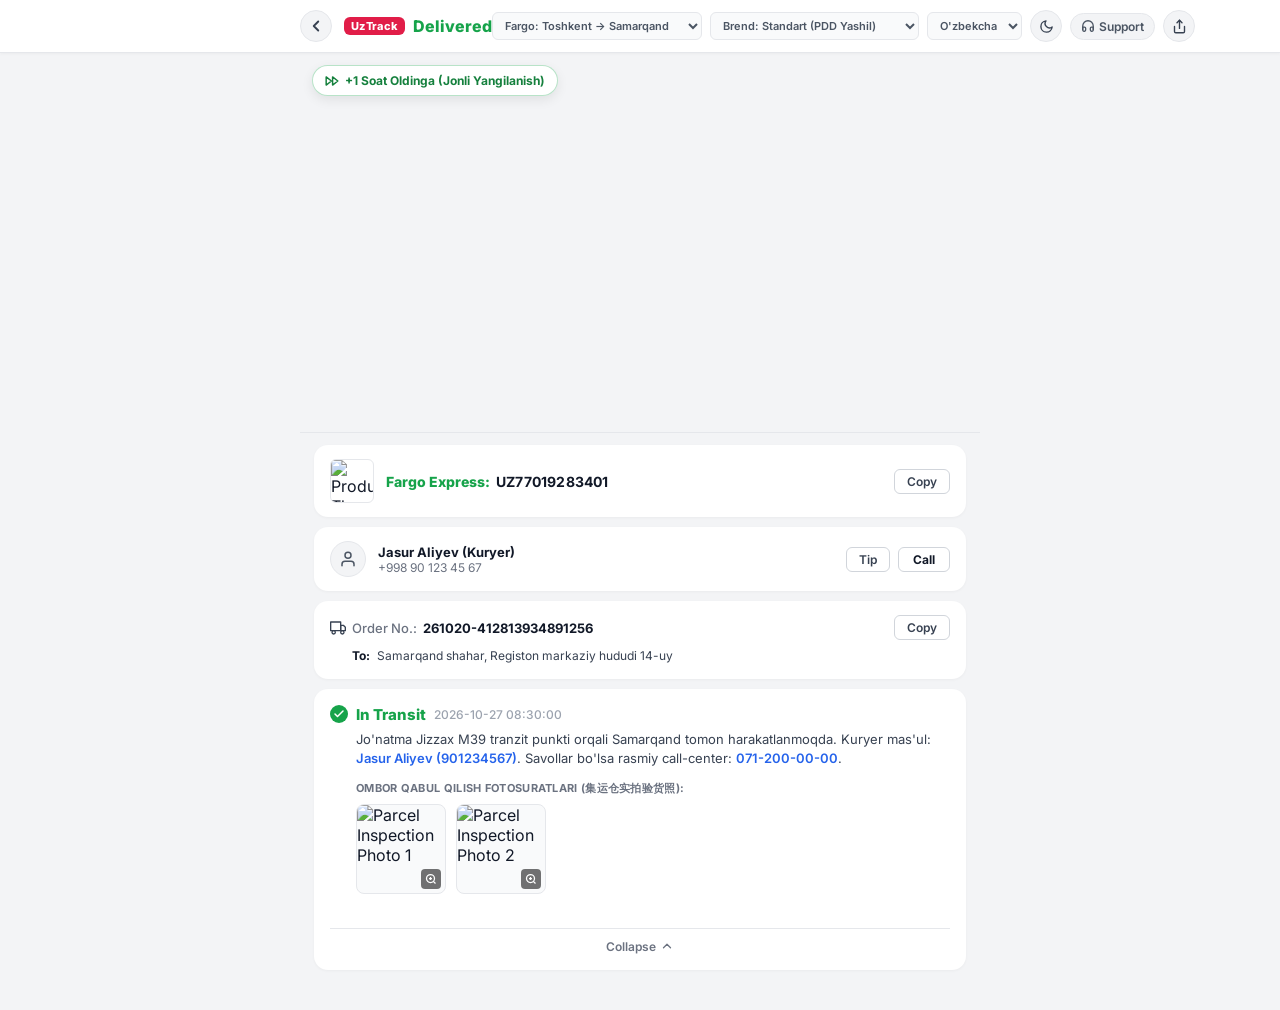
==== public/index.html @ 8d92b39c "engine" ====
<!DOCTYPE html>
<html lang="uz">
<head>
  <meta charset="UTF-8">
  <meta name="viewport" content="width=device-width, initial-scale=1.0">
  <title>UzTrack - Pinduoduo Style Universal Logistics Tracking</title>
  
  <!-- Inter Google Font -->
  <link rel="preconnect" href="https://fonts.googleapis.com">
  <link rel="preconnect" href="https://fonts.gstatic.com" crossorigin>
  <link href="https://fonts.googleapis.com/css2?family=Inter:wght@400;500;600;700;800;900&display=swap" rel="stylesheet">
  
  <!-- MapLibre GL CSS -->
  <link href="https://unpkg.com/maplibre-gl@4.1.1/dist/maplibre-gl.css" rel="stylesheet" />
  
  <!-- Pinduoduo-inspired UI Styling -->
  <link rel="stylesheet" href="css/style.css">
</head>
<body>

  <!-- Top App Navigation (Pinduoduo Mobile Header) -->
  <header class="pdd-header">
    <div class="pdd-header-inner">
      <div class="header-left">
        <button class="nav-circle-btn" title="Orqaga" onclick="window.history.back()">
          <svg width="18" height="18" viewBox="0 0 24 24" fill="none" stroke="currentColor" stroke-width="2.5" stroke-linecap="round" stroke-linejoin="round">
            <polyline points="15 18 9 12 15 6"></polyline>
          </svg>
        </button>
        <div class="pdd-brand">
          <span class="pdd-badge">UzTrack</span>
          <span id="header-status-title" class="pdd-status-text">Delivered</span>
        </div>
      </div>

      <div class="header-right">
        <!-- Demo Switcher -->
        <select id="demo-carrier-select" class="header-select">
          <option value="UZ77019283401">Fargo: Toshkent → Samarqand</option>
          <option value="UZ99800112233">Yandex: Toshkent Shahar Ichida</option>
        </select>

        <!-- Customer Brand Theme Schema Switcher -->
        <select id="brand-select" class="header-select" title="Mijoz Brenda Dizayni (Theme Schema)">
          <option value="pdd">Brend: Standart (PDD Yashil)</option>
          <option value="uzum">Brend: Uzum Market (Binafsha)</option>
          <option value="olx">Brend: OLX.uz (Firuzarang/Teal)</option>
          <option value="asaxiy">Brend: Asaxiy (Moviy/Blue)</option>
          <option value="zoodmall">Brend: Zoodmall (To'q sariq)</option>
          <option value="yandex">Brend: Yandex (Qizil/Red)</option>
        </select>

        <!-- Language Switcher -->
        <select id="lang-select" class="header-select">
          <option value="uz">O'zbekcha</option>
          <option value="ru">Русский</option>
          <option value="en">English</option>
        </select>

        <!-- Dark / Light Mode Switcher -->
        <button id="btn-toggle-theme" class="nav-circle-btn" title="Tun / Kun rejimi">
          <svg width="15" height="15" viewBox="0 0 24 24" fill="none" stroke="currentColor" stroke-width="2.2" stroke-linecap="round" stroke-linejoin="round">
            <path d="M21 12.79A9 9 0 1 1 11.21 3 7 7 0 0 0 21 12.79z"></path>
          </svg>
        </button>

        <button class="header-pill-btn" title="Mijozlar xizmati">
          <svg width="14" height="14" viewBox="0 0 24 24" fill="none" stroke="currentColor" stroke-width="2.2" stroke-linecap="round" stroke-linejoin="round">
            <path d="M3 18v-6a9 9 0 0 1 18 0v6"></path>
            <path d="M21 19a2 2 0 0 1-2 2h-1a2 2 0 0 1-2-2v-3a2 2 0 0 1 2-2h3zM3 19a2 2 0 0 0 2 2h1a2 2 0 0 0 2-2v-3a2 2 0 0 0-2-2H3z"></path>
          </svg>
          <span>Support</span>
        </button>

        <!-- Share Button (Pinduoduo Header Style) -->
        <button id="btn-share" class="nav-circle-btn" title="Ulashish / Share">
          <svg width="15" height="15" viewBox="0 0 24 24" fill="none" stroke="currentColor" stroke-width="2.2" stroke-linecap="round" stroke-linejoin="round">
            <path d="M4 12v8a2 2 0 0 0 2 2h12a2 2 0 0 0 2-2v-8"></path>
            <polyline points="16 6 12 2 8 6"></polyline>
            <line x1="12" y1="2" x2="12" y2="15"></line>
          </svg>
        </button>
      </div>
    </div>
  </header>

  <!-- Main Viewport Layout -->
  <main class="pdd-main-container">
    
    <!-- Top: Clean Pinduoduo Map Canvas -->
    <div class="pdd-map-wrapper">
      <div id="map-viewport"></div>

      <!-- Real Road Hourly Simulation Action (Floating) -->
      <div class="floating-sim-control">
        <button id="btn-simulate-hour" class="pdd-sim-btn">
          <svg width="14" height="14" viewBox="0 0 24 24" fill="none" stroke="currentColor" stroke-width="2.5" stroke-linecap="round" stroke-linejoin="round">
            <polygon points="13 19 22 12 13 5 13 19"></polygon>
            <polygon points="2 19 11 12 2 5 2 19"></polygon>
          </svg>
          <span>+1 Soat Oldinga (Jonli Yangilanish)</span>
        </button>
      </div>
    </div>

    <!-- Bottom: Pinduoduo Card Drawer (Delivery Info & Order Details) -->
    <div class="pdd-card-drawer">
      
      <!-- Card 1: Carrier & Tracking Code Bar (Pinduoduo Style) -->
      <div class="pdd-card pdd-carrier-row">
        <div class="carrier-left">
          <img id="product-thumb" class="product-thumb" src="https://images.unsplash.com/photo-1542291026-7eec264c27ff?auto=format&fit=crop&w=120&q=80" alt="Product Thumbnail">
          <div class="carrier-details">
            <span id="carrier-name-tag" class="carrier-green-label">Fargo Express:</span>
            <span id="tracking-number-text" class="tracking-number-code">UZ77019283401</span>
          </div>
        </div>
        <button id="btn-copy-tracking" class="pdd-copy-btn">Copy</button>
      </div>

      <!-- Card 2: Courier Contact Row -->
      <div class="pdd-card pdd-courier-row">
        <div class="courier-left">
          <div class="courier-avatar-circle">
            <svg width="18" height="18" viewBox="0 0 24 24" fill="none" stroke="currentColor" stroke-width="2" stroke-linecap="round" stroke-linejoin="round">
              <path d="M20 21v-2a4 4 0 0 0-4-4H8a4 4 0 0 0-4 4v2"></path>
              <circle cx="12" cy="7" r="4"></circle>
            </svg>
          </div>
          <div>
            <div id="courier-name-display" class="courier-title">Jasur Aliyev (Kuryer)</div>
            <div id="courier-phone-display" class="courier-subtitle">+998 90 123 45 67</div>
          </div>
        </div>
        <div class="courier-actions">
          <button class="pdd-secondary-btn" id="btn-tip-courier">Tip</button>
          <a id="btn-call-courier" href="tel:+998901234567" class="pdd-action-pill-btn">Call</a>
        </div>
      </div>

      <!-- Card 3: Order Metadata & Destination Address -->
      <div class="pdd-card pdd-order-row">
        <div class="order-header-line">
          <div class="order-icon-title">
            <svg width="16" height="16" viewBox="0 0 24 24" fill="none" stroke="currentColor" stroke-width="2" stroke-linecap="round" stroke-linejoin="round">
              <rect x="1" y="3" width="15" height="13"></rect>
              <polygon points="16 8 20 8 23 11 23 16 16 16 16 8"></polygon>
              <circle cx="5.5" cy="18.5" r="2.5"></circle>
              <circle cx="18.5" cy="18.5" r="2.5"></circle>
            </svg>
            <span class="order-no-label">Order No.:</span>
            <span id="order-no-display" class="order-no-value">261020-412813934891256</span>
          </div>
          <button id="btn-copy-order" class="pdd-copy-btn">Copy</button>
        </div>

        <div class="order-dest-line">
          <span class="dest-label">To:</span>
          <span id="dest-address-display" class="dest-value">Samarqand shahar, Registon markaziy hududi 14-uy</span>
        </div>
      </div>

      <!-- Card 4: Pinduoduo Vertical Milestone Timeline -->
      <div class="pdd-card pdd-timeline-card">
        
        <!-- Active / Latest Status Banner -->
        <div class="active-milestone-box">
          <div class="active-status-header">
            <div class="green-check-dot">
              <svg width="12" height="12" viewBox="0 0 24 24" fill="none" stroke="white" stroke-width="3" stroke-linecap="round" stroke-linejoin="round">
                <polyline points="20 6 9 17 4 12"></polyline>
              </svg>
            </div>
            <span id="latest-status-name" class="active-status-title">In Transit</span>
            <span id="latest-status-time" class="active-status-date">2026-10-27 08:30:00</span>
          </div>
          <div id="latest-status-note" class="active-status-body">
            Jo'natma Jizzax M39 tranzit punkti orqali Samarqand tomon harakatlanmoqda. Kuryer mas'ul: <a href="tel:+998901234567" class="courier-phone-link">Jasur Aliyev (901234567)</a>. Savollar bo'lsa rasmiy call-center: <a href="tel:0712000000" class="courier-phone-link">071-200-00-00</a>.
          </div>

          <!-- Warehouse / Cargo Inspection Real Photos (集运仓实拍验货照) -->
          <div id="warehouse-photos-container" class="warehouse-photos-wrapper">
            <div class="photos-label">Ombor qabul qilish fotosuratlari (集运仓实拍验货照):</div>
            <div class="photos-grid" id="warehouse-photos-grid">
              <div class="photo-item" onclick="openPhotoModal('https://images.unsplash.com/photo-1544441893-675973e31985?auto=format&fit=crop&w=800&q=80', 'Jo\'natma qadog\'i va mahsulot tekshiruvi')">
                <img src="https://images.unsplash.com/photo-1544441893-675973e31985?auto=format&fit=crop&w=300&q=80" alt="Parcel Inspection Photo 1">
                <span class="photo-zoom-tag">
                  <svg width="12" height="12" viewBox="0 0 24 24" fill="none" stroke="currentColor" stroke-width="2.5"><circle cx="11" cy="11" r="8"></circle><line x1="21" y1="21" x2="16.65" y2="16.65"></line><line x1="11" y1="8" x2="11" y2="14"></line><line x1="8" y1="11" x2="14" y2="11"></line></svg>
                </span>
              </div>
              <div class="photo-item" onclick="openPhotoModal('https://images.unsplash.com/photo-1542291026-7eec264c27ff?auto=format&fit=crop&w=800&q=80', 'Oyoq kiyim sifat nazorati (Ombor 139)')">
                <img src="https://images.unsplash.com/photo-1542291026-7eec264c27ff?auto=format&fit=crop&w=300&q=80" alt="Parcel Inspection Photo 2">
                <span class="photo-zoom-tag">
                  <svg width="12" height="12" viewBox="0 0 24 24" fill="none" stroke="currentColor" stroke-width="2.5"><circle cx="11" cy="11" r="8"></circle><line x1="21" y1="21" x2="16.65" y2="16.65"></line><line x1="11" y1="8" x2="11" y2="14"></line><line x1="8" y1="11" x2="14" y2="11"></line></svg>
                </span>
              </div>
            </div>
          </div>
        </div>

        <!-- Historical Collapsible Milestones List -->
        <div id="timeline-collapsible-wrapper" class="timeline-collapsible expanded">
          <ul id="timeline-list" class="pdd-timeline-list">
            <!-- Rendered dynamically by JS -->
          </ul>
        </div>

        <!-- Collapse / Expand Footer Button -->
        <button id="btn-toggle-timeline-collapse" class="timeline-collapse-btn">
          <span id="collapse-btn-text">Collapse</span>
          <svg id="collapse-icon" width="14" height="14" viewBox="0 0 24 24" fill="none" stroke="currentColor" stroke-width="2.2" stroke-linecap="round" stroke-linejoin="round">
            <polyline points="18 15 12 9 6 15"></polyline>
          </svg>
        </button>

      </div>

    </div>

  </main>

  <!-- Toast Notification for Copying -->
  <div id="toast-message" class="toast-popup">Tracking number copied</div>

  <!-- Floating Scroll To Top Button (Pinduoduo 顶部 Button) -->
  <button id="btn-scroll-top" class="pdd-scroll-top-btn" title="Tepaga / Top">
    <svg width="15" height="15" viewBox="0 0 24 24" fill="none" stroke="currentColor" stroke-width="2.5" stroke-linecap="round" stroke-linejoin="round">
      <polyline points="18 15 12 9 6 15"></polyline>
    </svg>
    <span>Tepaga</span>
  </button>

  <!-- Parcel Photo Inspection Lightbox Modal -->
  <div id="photo-modal" class="photo-modal-backdrop" onclick="closePhotoModal(event)">
    <div class="photo-modal-card" onclick="event.stopPropagation()">
      <div class="photo-modal-header">
        <span id="modal-title" class="photo-modal-title">Ombor tekshiruvi (验货照片)</span>
        <button class="modal-close-btn" onclick="closePhotoModal()">&times;</button>
      </div>
      <div class="photo-modal-body">
        <img id="modal-img" src="" alt="Parcel Inspection Preview">
      </div>
      <div id="modal-caption" class="photo-modal-caption"></div>
    </div>
  </div>

  <!-- MapLibre GL JS -->
  <script src="https://unpkg.com/maplibre-gl@4.1.1/dist/maplibre-gl.js"></script>
  
  <!-- Pinduoduo-Style Map & Routing Engine -->
  <script src="js/tracking-map.js"></script>

  <script>
    const params = new URLSearchParams(window.location.search);
    const code = params.get('code') || 'UZ77019283401';
    const lang = params.get('lang') || 'uz';
    let brand = params.get('brand') || 'pdd';
    let theme = params.get('theme') || 'light';
    const customPrimary = params.get('primary');

    // Apply Brand Schema and Theme Mode to DOM
    document.body.setAttribute('data-brand', brand);
    document.body.setAttribute('data-theme', theme);

    if (customPrimary) {
      document.documentElement.style.setProperty('--brand-primary', customPrimary);
    }

    const tracker = new UzTrackMap('map-viewport', {
      trackingCode: code,
      lang: lang,
      brand: brand,
      theme: theme,
      primaryColor: customPrimary,
      apiUrl: window.location.origin
    });

    // Customer Brand Theme Schema Switcher
    const brandSelect = document.getElementById('brand-select');
    if (brandSelect) {
      brandSelect.value = brand;
      brandSelect.addEventListener('change', (e) => {
        brand = e.target.value;
        document.body.setAttribute('data-brand', brand);
        tracker.setBrand(brand);
      });
    }

    // Dark / Light Theme Toggle
    const themeBtn = document.getElementById('btn-toggle-theme');
    if (themeBtn) {
      themeBtn.addEventListener('click', () => {
        theme = (theme === 'dark') ? 'light' : 'dark';
        document.body.setAttribute('data-theme', theme);
        tracker.setTheme(theme);
      });
    }

    // Demo Switcher
    const demoSelect = document.getElementById('demo-carrier-select');
    if (demoSelect) {
      demoSelect.value = code;
      demoSelect.addEventListener('change', (e) => {
        window.location.href = `?code=${e.target.value}&lang=${lang}&brand=${brand}&theme=${theme}`;
      });
    }

    // Copy to clipboard helper
    function copyText(text, message) {
      navigator.clipboard.writeText(text).then(() => {
        const toast = document.getElementById('toast-message');
        if (toast) {
          toast.innerText = message || 'Copied to clipboard';
          toast.classList.add('visible');
          setTimeout(() => toast.classList.remove('visible'), 2200);
        }
      });
    }

    document.getElementById('btn-copy-tracking')?.addEventListener('click', () => {
      const codeText = document.getElementById('tracking-number-text')?.innerText || code;
      copyText(codeText, 'Tracking number copied');
    });

    document.getElementById('btn-copy-order')?.addEventListener('click', () => {
      const orderText = document.getElementById('order-no-display')?.innerText || '';
      copyText(orderText, 'Order number copied');
    });

    // Share action
    document.getElementById('btn-share')?.addEventListener('click', () => {
      if (navigator.share) {
        navigator.share({
          title: 'UzTrack - Kuzatuv',
          text: `Jo'natma kodi: ${code}`,
          url: window.location.href
        }).catch(() => {});
      } else {
        copyText(window.location.href, 'Kuzatuv havolasi nusxalandi');
      }
    });

    // Scroll to Top (Pinduoduo 顶部 button)
    const scrollTopBtn = document.getElementById('btn-scroll-top');
    window.addEventListener('scroll', () => {
      if (window.scrollY > 150) {
        scrollTopBtn?.classList.add('visible');
      } else {
        scrollTopBtn?.classList.remove('visible');
      }
    });

    scrollTopBtn?.addEventListener('click', () => {
      window.scrollTo({ top: 0, behavior: 'smooth' });
    });

    // Photo Inspection Lightbox
    window.openPhotoModal = function(src, caption) {
      const modal = document.getElementById('photo-modal');
      const img = document.getElementById('modal-img');
      const cap = document.getElementById('modal-caption');
      if (modal && img) {
        img.src = src;
        if (cap) cap.innerText = caption || 'Ombor tekshiruvi';
        modal.classList.add('active');
      }
    };

    window.closePhotoModal = function() {
      const modal = document.getElementById('photo-modal');
      if (modal) modal.classList.remove('active');
    };

    // Timeline Collapse Toggle
    const toggleCollapseBtn = document.getElementById('btn-toggle-timeline-collapse');
    const timelineWrapper = document.getElementById('timeline-collapsible-wrapper');
    const collapseText = document.getElementById('collapse-btn-text');
    const collapseIcon = document.getElementById('collapse-icon');

    if (toggleCollapseBtn && timelineWrapper) {
      toggleCollapseBtn.addEventListener('click', () => {
        const isExpanded = timelineWrapper.classList.toggle('expanded');
        if (collapseText) collapseText.innerText = isExpanded ? 'Collapse' : 'View More';
        if (collapseIcon) collapseIcon.style.transform = isExpanded ? 'rotate(0deg)' : 'rotate(180deg)';
      });
    }
  </script>
</body>
</html>
---- public/css/style.css ----
/* ==============================================================================
   UzTrack - Pinduoduo (拼多多) Logistics Tracking Design System
   Exact pixel-accurate reproduction of Pinduoduo's clean mobile & web tracking UI
   ============================================================================== */

:root {
  --brand-primary: #16a34a;          /* Default customer primary (Pinduoduo Emerald Green) */
  --brand-primary-light: #dcfce7;
  --brand-primary-dark: #15803d;
  --brand-primary-rgb: 22, 163, 74;
  
  --pdd-green: var(--brand-primary);
  --pdd-green-light: var(--brand-primary-light);
  --pdd-green-dark: var(--brand-primary-dark);
  
  --pdd-text-main: #111827;
  --pdd-text-muted: #6b7280;
  --pdd-text-light: #9ca3af;
  --pdd-bg-gray: #f3f4f6;
  --pdd-card-bg: #ffffff;
  --pdd-border: #e5e7eb;
  --pdd-phone-blue: #2563eb;
  --radius-card: 14px;
}

/* ==============================================================================
   Customer Brand Presets (Marketplaces & Classifieds in Uzbekistan)
   ============================================================================== */

/* Uzum Market (Signature Violet/Purple) */
body[data-brand="uzum"] {
  --brand-primary: #7000ff;
  --brand-primary-light: #f3e8ff;
  --brand-primary-dark: #5800cc;
  --brand-primary-rgb: 112, 0, 255;
}

/* OLX.uz (Signature Teal & Cyan) */
body[data-brand="olx"] {
  --brand-primary: #002f34;
  --brand-primary-light: #e0f2fe;
  --brand-primary-dark: #001f23;
  --brand-primary-rgb: 0, 47, 52;
  --brand-accent: #23e5db;
}

/* Asaxiy (Signature Royal Blue) */
body[data-brand="asaxiy"] {
  --brand-primary: #0066ff;
  --brand-primary-light: #dbeafe;
  --brand-primary-dark: #0052cc;
  --brand-primary-rgb: 0, 102, 255;
}

/* Zoodmall (Signature Orange) */
body[data-brand="zoodmall"], body[data-brand="zood"] {
  --brand-primary: #ff6b00;
  --brand-primary-light: #ffedd5;
  --brand-primary-dark: #ea580c;
  --brand-primary-rgb: 255, 107, 0;
}

/* Yandex Delivery (Signature Red) */
body[data-brand="yandex"] {
  --brand-primary: #fc3f1d;
  --brand-primary-light: #fee2e2;
  --brand-primary-dark: #dc2626;
  --brand-primary-rgb: 252, 63, 29;
}

/* Pinduoduo (Signature Emerald) */
body[data-brand="pdd"], body[data-brand="pinduoduo"] {
  --brand-primary: #16a34a;
  --brand-primary-light: #dcfce7;
  --brand-primary-dark: #15803d;
  --brand-primary-rgb: 22, 163, 74;
}

/* ==============================================================================
   Customer Dark Theme Adaptation
   ============================================================================== */

body[data-theme="dark"] {
  --pdd-bg-gray: #0b0f17;
  --pdd-card-bg: #151d2c;
  --pdd-text-main: #f1f5f9;
  --pdd-text-muted: #94a3b8;
  --pdd-text-light: #64748b;
  --pdd-border: #243045;
}

body[data-theme="dark"] .pdd-header {
  background: #151d2c;
  border-bottom-color: #243045;
}

body[data-theme="dark"] .nav-circle-btn,
body[data-theme="dark"] .header-select,
body[data-theme="dark"] .header-pill-btn,
body[data-theme="dark"] .courier-avatar-circle {
  background: #1e293b;
  border-color: #334155;
  color: #f1f5f9;
}

body[data-theme="dark"] .pdd-sim-btn,
body[data-theme="dark"] .pdd-copy-btn,
body[data-theme="dark"] .pdd-secondary-btn,
body[data-theme="dark"] .pdd-action-pill-btn,
body[data-theme="dark"] .pdd-scroll-top-btn {
  background: #1e293b;
  border-color: #334155;
  color: #f1f5f9;
}

body[data-theme="dark"] .order-no-value,
body[data-theme="dark"] .courier-title,
body[data-theme="dark"] .dest-label {
  color: #f1f5f9;
}

body[data-theme="dark"] .dest-value,
body[data-theme="dark"] .active-status-body,
body[data-theme="dark"] .timeline-node-content {
  color: #cbd5e1;
}

body[data-theme="dark"] .pdd-origin-badge,
body[data-theme="dark"] .pdd-destination-badge {
  background: #151d2c;
  color: #f1f5f9;
}

body[data-theme="dark"] .photo-modal-card {
  background: #151d2c;
  border: 1px solid #334155;
}

body[data-theme="dark"] .photo-modal-header {
  border-bottom-color: #334155;
}

body[data-theme="dark"] .photo-modal-title {
  color: #f1f5f9;
}

body[data-theme="dark"] .photo-modal-caption {
  background: #0f172a;
  color: #cbd5e1;
}

* {
  box-sizing: border-box;
  margin: 0;
  padding: 0;
  font-family: 'Inter', -apple-system, BlinkMacSystemFont, "Segoe UI", Roboto, sans-serif;
}

body {
  background: var(--pdd-bg-gray);
  color: var(--pdd-text-main);
  min-height: 100vh;
  display: flex;
  flex-direction: column;
}

/* ==============================================================================
   Top Navigation Header (Pinduoduo Mobile Header)
   ============================================================================== */

.pdd-header {
  background: #ffffff;
  border-bottom: 1px solid var(--pdd-border);
  position: sticky;
  top: 0;
  z-index: 1000;
  padding: 10px 16px;
  box-shadow: 0 1px 3px rgba(0, 0, 0, 0.04);
}

.pdd-header-inner {
  max-width: 680px;
  margin: 0 auto;
  display: flex;
  align-items: center;
  justify-content: space-between;
}

.header-left {
  display: flex;
  align-items: center;
  gap: 12px;
}

.nav-circle-btn {
  width: 32px;
  height: 32px;
  border-radius: 50%;
  background: #f3f4f6;
  border: 1px solid var(--pdd-border);
  display: flex;
  align-items: center;
  justify-content: center;
  cursor: pointer;
  color: #374151;
  transition: background 0.15s;
}

.nav-circle-btn:hover {
  background: #e5e7eb;
}

.pdd-brand {
  display: flex;
  align-items: center;
  gap: 8px;
}

.pdd-badge {
  background: #e11d48;
  color: white;
  font-size: 11px;
  font-weight: 800;
  padding: 2px 7px;
  border-radius: 6px;
  letter-spacing: 0.3px;
}

.pdd-status-text {
  font-size: 16px;
  font-weight: 800;
  color: var(--pdd-green);
}

.header-right {
  display: flex;
  align-items: center;
  gap: 8px;
}

.header-select {
  background: #f9fafb;
  border: 1px solid var(--pdd-border);
  padding: 5px 8px;
  border-radius: 6px;
  font-size: 11px;
  font-weight: 600;
  color: #4b5563;
  cursor: pointer;
  outline: none;
}

.header-pill-btn {
  background: #f3f4f6;
  border: 1px solid var(--pdd-border);
  padding: 5px 10px;
  border-radius: 20px;
  font-size: 12px;
  font-weight: 600;
  color: #4b5563;
  display: flex;
  align-items: center;
  gap: 4px;
  cursor: pointer;
}

/* ==============================================================================
   Main Container Layout
   ============================================================================== */

.pdd-main-container {
  max-width: 680px;
  width: 100%;
  margin: 0 auto;
  display: flex;
  flex-direction: column;
  flex: 1;
}

/* Map Viewport Area */
.pdd-map-wrapper {
  width: 100%;
  height: 380px;
  position: relative;
  background: #f3f4f6;
  border-bottom: 1px solid var(--pdd-border);
}

#map-viewport {
  width: 100%;
  height: 100%;
}

/* Floating Hourly Simulation Action */
.floating-sim-control {
  position: absolute;
  top: 12px;
  left: 12px;
  z-index: 400;
}

.pdd-sim-btn {
  background: rgba(255, 255, 255, 0.95);
  backdrop-filter: blur(8px);
  border: 1px solid rgba(22, 163, 74, 0.3);
  color: var(--pdd-green-dark);
  padding: 7px 12px;
  border-radius: 20px;
  font-size: 12px;
  font-weight: 700;
  display: flex;
  align-items: center;
  gap: 6px;
  cursor: pointer;
  box-shadow: 0 4px 12px rgba(0, 0, 0, 0.08);
  transition: all 0.2s;
}

.pdd-sim-btn:hover {
  background: #ffffff;
  border-color: var(--pdd-green);
  transform: translateY(-1px);
}

/* ==============================================================================
   Pinduoduo Map Markers & Badges
   ============================================================================== */

/* Origin Badge (发 金华市 style) */
.pdd-origin-badge {
  background: #ffffff;
  border: 1px solid #d1fae5;
  border-radius: 6px;
  padding: 3px 6px;
  box-shadow: 0 4px 10px rgba(0, 0, 0, 0.12);
  display: flex;
  align-items: center;
  gap: 5px;
  white-space: nowrap;
  font-size: 11px;
  font-weight: 700;
  color: #111827;
}

.pdd-origin-tag {
  background: #86efac;
  color: #065f46;
  padding: 1px 4px;
  border-radius: 3px;
  font-size: 10px;
  font-weight: 800;
}

.pdd-origin-point {
  width: 10px;
  height: 10px;
  background: #22c55e;
  border: 2px solid white;
  border-radius: 50%;
  box-shadow: 0 0 0 3px rgba(34, 197, 94, 0.35);
}

/* Destination / Status Bubble (已签收 / Delivered style) */
.pdd-destination-badge {
  background: #ffffff;
  border: 1.5px solid var(--pdd-green);
  border-radius: 8px;
  padding: 4px 10px;
  box-shadow: 0 6px 14px rgba(22, 163, 74, 0.25);
  display: flex;
  align-items: center;
  gap: 6px;
  white-space: nowrap;
  font-size: 13px;
  font-weight: 800;
  color: #111827;
  position: relative;
}

.pdd-dest-icon {
  width: 20px;
  height: 20px;
  background: var(--pdd-green);
  color: white;
  border-radius: 4px;
  display: flex;
  align-items: center;
  justify-content: center;
  font-size: 11px;
}

/* Pulsing radar point */
.pdd-radar-point {
  width: 14px;
  height: 14px;
  background: var(--pdd-green);
  border: 2px solid white;
  border-radius: 50%;
  box-shadow: 0 0 0 4px rgba(22, 163, 74, 0.35);
  animation: pdd-pulse 1.8s infinite;
}

@keyframes pdd-pulse {
  0% { box-shadow: 0 0 0 0 rgba(22, 163, 74, 0.6); }
  70% { box-shadow: 0 0 0 10px rgba(22, 163, 74, 0); }
  100% { box-shadow: 0 0 0 0 rgba(22, 163, 74, 0); }
}

/* ==============================================================================
   Pinduoduo Bottom Sheet Card Drawer
   ============================================================================== */

.pdd-card-drawer {
  padding: 12px 14px 40px;
  display: flex;
  flex-direction: column;
  gap: 10px;
}

.pdd-card {
  background: var(--pdd-card-bg);
  border-radius: var(--radius-card);
  padding: 14px 16px;
  box-shadow: 0 1px 3px rgba(0, 0, 0, 0.04);
}

/* Row 1: Carrier & Tracking Number Bar */
.pdd-carrier-row {
  display: flex;
  align-items: center;
  justify-content: space-between;
}

.carrier-left {
  display: flex;
  align-items: center;
  gap: 12px;
}

.product-thumb {
  width: 44px;
  height: 44px;
  border-radius: 6px;
  object-fit: cover;
  border: 1px solid var(--pdd-border);
}

.carrier-details {
  display: flex;
  align-items: center;
  gap: 6px;
  font-size: 14px;
}

.carrier-green-label {
  font-weight: 800;
  color: var(--pdd-green);
}

.tracking-number-code {
  font-weight: 700;
  color: var(--pdd-text-main);
  letter-spacing: 0.2px;
}

.pdd-copy-btn {
  background: #ffffff;
  border: 1px solid #d1d5db;
  color: #374151;
  font-size: 12px;
  font-weight: 600;
  padding: 4px 12px;
  border-radius: 6px;
  cursor: pointer;
  transition: all 0.15s;
}

.pdd-copy-btn:hover {
  background: #f9fafb;
  border-color: #9ca3af;
}

/* Row 2: Courier Contact Bar */
.pdd-courier-row {
  display: flex;
  align-items: center;
  justify-content: space-between;
}

.courier-left {
  display: flex;
  align-items: center;
  gap: 12px;
}

.courier-avatar-circle {
  width: 36px;
  height: 36px;
  border-radius: 50%;
  background: #f3f4f6;
  border: 1px solid #e5e7eb;
  display: flex;
  align-items: center;
  justify-content: center;
  color: #4b5563;
}

.courier-title {
  font-weight: 700;
  font-size: 13px;
  color: #111827;
}

.courier-subtitle {
  font-size: 12px;
  color: var(--pdd-text-muted);
}

.courier-actions {
  display: flex;
  align-items: center;
  gap: 8px;
}

.pdd-secondary-btn {
  background: #ffffff;
  border: 1px solid #d1d5db;
  color: #374151;
  font-size: 12px;
  font-weight: 600;
  padding: 4px 12px;
  border-radius: 6px;
  cursor: pointer;
}

.pdd-action-pill-btn {
  background: #ffffff;
  border: 1px solid #d1d5db;
  color: #111827;
  font-size: 12px;
  font-weight: 700;
  padding: 4px 14px;
  border-radius: 6px;
  text-decoration: none;
  cursor: pointer;
}

/* Row 3: Order Info & Address */
.pdd-order-row {
  display: flex;
  flex-direction: column;
  gap: 8px;
}

.order-header-line {
  display: flex;
  align-items: center;
  justify-content: space-between;
}

.order-icon-title {
  display: flex;
  align-items: center;
  gap: 6px;
  font-size: 13px;
  color: #374151;
}

.order-no-label {
  color: #6b7280;
  font-weight: 500;
}

.order-no-value {
  font-weight: 700;
  color: #111827;
}

.order-dest-line {
  font-size: 12px;
  color: #4b5563;
  line-height: 1.4;
  padding-left: 22px;
}

.dest-label {
  font-weight: 700;
  color: #111827;
  margin-right: 4px;
}

.dest-value {
  color: #374151;
}

/* Row 4: Timeline Milestones (Pinduoduo Vertical Flow) */
.pdd-timeline-card {
  padding: 16px;
}

/* Active Highlighted Milestone Box */
.active-milestone-box {
  margin-bottom: 16px;
}

.active-status-header {
  display: flex;
  align-items: center;
  gap: 8px;
  margin-bottom: 6px;
}

.green-check-dot {
  width: 18px;
  height: 18px;
  background: var(--pdd-green);
  border-radius: 50%;
  display: flex;
  align-items: center;
  justify-content: center;
}

.active-status-title {
  font-size: 15px;
  font-weight: 800;
  color: var(--pdd-green);
}

.active-status-date {
  font-size: 12px;
  color: #9ca3af;
  font-weight: 500;
}

.active-status-body {
  font-size: 13px;
  color: #374151;
  line-height: 1.5;
  padding-left: 26px;
}

.courier-phone-link {
  color: var(--pdd-phone-blue);
  text-decoration: none;
  font-weight: 600;
}

.courier-phone-link:hover {
  text-decoration: underline;
}

/* Historical Milestones (Collapsible) */
.timeline-collapsible {
  overflow: hidden;
  max-height: 0;
  opacity: 0;
  transition: all 0.35s ease;
}

.timeline-collapsible.expanded {
  max-height: 1200px;
  opacity: 1;
}

.pdd-timeline-list {
  list-style: none;
  position: relative;
  padding-left: 26px;
}

.pdd-timeline-list::before {
  content: '';
  position: absolute;
  left: 8px;
  top: 10px;
  bottom: 10px;
  width: 1.5px;
  background: #e5e7eb;
}

.timeline-node-item {
  position: relative;
  margin-bottom: 20px;
}

.timeline-node-item:last-child {
  margin-bottom: 0;
}

.timeline-node-dot {
  position: absolute;
  left: -22px;
  top: 4px;
  width: 9px;
  height: 9px;
  border-radius: 50%;
  background: #cbd5e1;
  border: 2px solid white;
}

.timeline-node-time {
  font-size: 12px;
  color: #9ca3af;
  font-weight: 500;
  margin-bottom: 2px;
}

.timeline-node-content {
  font-size: 13px;
  color: #4b5563;
  line-height: 1.4;
}

/* Collapse / Expand Toggle Button */
.timeline-collapse-btn {
  width: 100%;
  background: transparent;
  border: none;
  border-top: 1px solid var(--pdd-border);
  padding: 10px 0 0;
  margin-top: 14px;
  font-size: 12px;
  font-weight: 600;
  color: #6b7280;
  display: flex;
  align-items: center;
  justify-content: center;
  gap: 4px;
  cursor: pointer;
}

.timeline-collapse-btn svg {
  transition: transform 0.25s ease;
}

/* ==============================================================================
   Floating Toast Popup (Pinduoduo Black Toast)
   ============================================================================== */

.toast-popup {
  position: fixed;
  bottom: 40px;
  left: 50%;
  transform: translateX(-50%) translateY(20px);
  background: rgba(17, 24, 39, 0.9);
  color: #ffffff;
  font-size: 13px;
  font-weight: 600;
  padding: 8px 18px;
  border-radius: 20px;
  opacity: 0;
  pointer-events: none;
  transition: all 0.25s ease;
  z-index: 2000;
  box-shadow: 0 4px 12px rgba(0, 0, 0, 0.2);
}

.toast-popup.visible {
  opacity: 1;
  transform: translateX(-50%) translateY(0);
}

/* ==============================================================================
   Warehouse Inspection Real Photos (集运仓实拍验货照)
   ============================================================================== */

.warehouse-photos-wrapper {
  margin-top: 12px;
  padding-left: 26px;
}

.photos-label {
  font-size: 11px;
  font-weight: 700;
  color: #6b7280;
  margin-bottom: 8px;
  text-transform: uppercase;
  letter-spacing: 0.3px;
}

.photos-grid {
  display: flex;
  gap: 10px;
  overflow-x: auto;
  padding-bottom: 4px;
}

.photo-item {
  position: relative;
  width: 90px;
  height: 90px;
  flex-shrink: 0;
  border-radius: 8px;
  overflow: hidden;
  border: 1px solid var(--pdd-border);
  cursor: pointer;
  background: #f9fafb;
  transition: transform 0.15s ease, box-shadow 0.15s ease;
}

.photo-item:hover {
  transform: scale(1.03);
  box-shadow: 0 4px 10px rgba(0, 0, 0, 0.12);
}

.photo-item img {
  width: 100%;
  height: 100%;
  object-fit: cover;
  display: block;
}

.photo-zoom-tag {
  position: absolute;
  right: 4px;
  bottom: 4px;
  width: 20px;
  height: 20px;
  border-radius: 4px;
  background: rgba(0, 0, 0, 0.55);
  color: #ffffff;
  display: flex;
  align-items: center;
  justify-content: center;
}

/* ==============================================================================
   Floating Scroll-To-Top Button (Pinduoduo 顶部 Button)
   ============================================================================== */

.pdd-scroll-top-btn {
  position: fixed;
  right: 20px;
  bottom: 30px;
  width: 44px;
  height: 44px;
  border-radius: 50%;
  background: #ffffff;
  border: 1px solid var(--pdd-border);
  box-shadow: 0 4px 14px rgba(0, 0, 0, 0.12);
  display: flex;
  flex-direction: column;
  align-items: center;
  justify-content: center;
  gap: 1px;
  cursor: pointer;
  color: #4b5563;
  opacity: 0;
  pointer-events: none;
  transform: translateY(10px);
  transition: all 0.25s ease;
  z-index: 1500;
}

.pdd-scroll-top-btn.visible {
  opacity: 1;
  pointer-events: auto;
  transform: translateY(0);
}

.pdd-scroll-top-btn:hover {
  background: #f9fafb;
  color: var(--pdd-green);
}

.pdd-scroll-top-btn span {
  font-size: 9px;
  font-weight: 700;
  line-height: 1;
}

/* ==============================================================================
   Parcel Inspection Lightbox Modal
   ============================================================================== */

.photo-modal-backdrop {
  position: fixed;
  inset: 0;
  background: rgba(0, 0, 0, 0.75);
  backdrop-filter: blur(4px);
  display: flex;
  align-items: center;
  justify-content: center;
  z-index: 3000;
  opacity: 0;
  pointer-events: none;
  transition: opacity 0.25s ease;
  padding: 16px;
}

.photo-modal-backdrop.active {
  opacity: 1;
  pointer-events: auto;
}

.photo-modal-card {
  background: #ffffff;
  border-radius: 12px;
  max-width: 480px;
  width: 100%;
  overflow: hidden;
  box-shadow: 0 10px 25px rgba(0, 0, 0, 0.3);
  display: flex;
  flex-direction: column;
  animation: modal-pop 0.25s ease;
}

@keyframes modal-pop {
  from { transform: scale(0.92); opacity: 0; }
  to { transform: scale(1); opacity: 1; }
}

.photo-modal-header {
  padding: 12px 16px;
  display: flex;
  align-items: center;
  justify-content: space-between;
  border-bottom: 1px solid var(--pdd-border);
}

.photo-modal-title {
  font-size: 13px;
  font-weight: 700;
  color: #111827;
}

.modal-close-btn {
  background: transparent;
  border: none;
  font-size: 22px;
  line-height: 1;
  color: #9ca3af;
  cursor: pointer;
  padding: 0 4px;
}

.modal-close-btn:hover {
  color: #111827;
}

.photo-modal-body {
  width: 100%;
  max-height: 380px;
  background: #000000;
  display: flex;
  align-items: center;
  justify-content: center;
}

.photo-modal-body img {
  max-width: 100%;
  max-height: 380px;
  object-fit: contain;
}

.photo-modal-caption {
  padding: 10px 16px;
  font-size: 12px;
  color: #4b5563;
  background: #f9fafb;
}
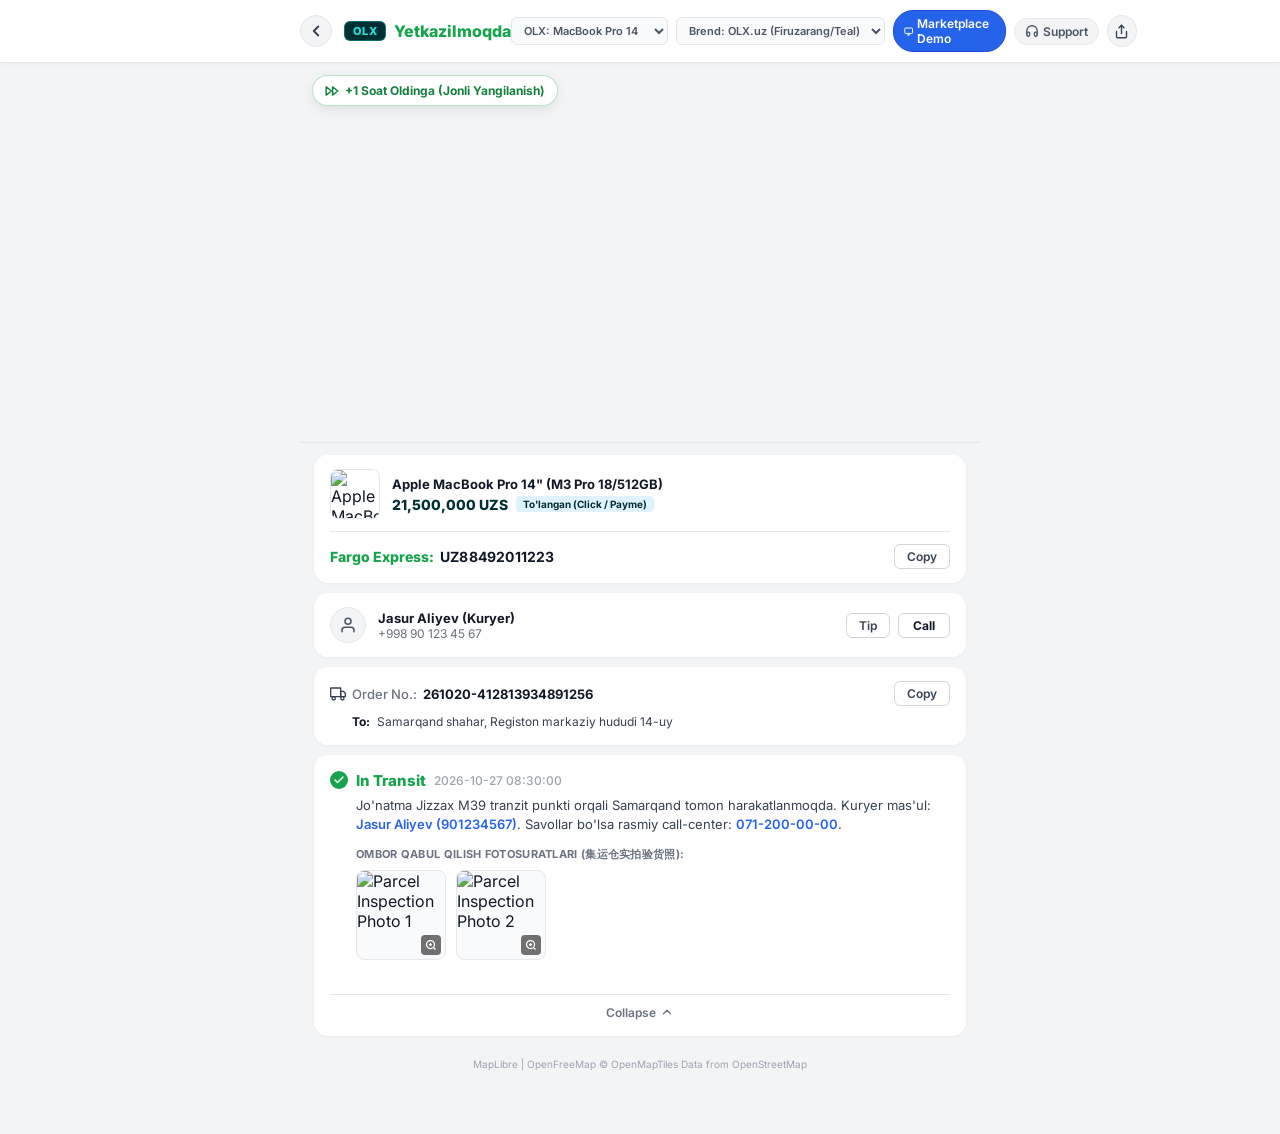
==== commit 6543861f: "seamless integration" ====
--- a/public/index.html
+++ b/public/index.html
@@ -3,7 +3,7 @@
 <head>
   <meta charset="UTF-8">
   <meta name="viewport" content="width=device-width, initial-scale=1.0">
-  <title>UzTrack - Pinduoduo Style Universal Logistics Tracking</title>
+  <title>Buyurtma va Yetkazib Berish Xaritasi</title>
   
   <!-- Inter Google Font -->
   <link rel="preconnect" href="https://fonts.googleapis.com">
@@ -28,41 +28,41 @@
           </svg>
         </button>
         <div class="pdd-brand">
-          <span class="pdd-badge">UzTrack</span>
-          <span id="header-status-title" class="pdd-status-text">Delivered</span>
+          <span id="header-brand-badge" class="pdd-badge">Yetkazish</span>
+          <span id="header-status-title" class="pdd-status-text">Yetkazilmoqda</span>
         </div>
       </div>
 
       <div class="header-right">
-        <!-- Demo Switcher -->
-        <select id="demo-carrier-select" class="header-select">
-          <option value="UZ77019283401">Fargo: Toshkent → Samarqand</option>
-          <option value="UZ99800112233">Yandex: Toshkent Shahar Ichida</option>
-        </select>
-
-        <!-- Customer Brand Theme Schema Switcher -->
-        <select id="brand-select" class="header-select" title="Mijoz Brenda Dizayni (Theme Schema)">
-          <option value="pdd">Brend: Standart (PDD Yashil)</option>
-          <option value="uzum">Brend: Uzum Market (Binafsha)</option>
-          <option value="olx">Brend: OLX.uz (Firuzarang/Teal)</option>
-          <option value="asaxiy">Brend: Asaxiy (Moviy/Blue)</option>
-          <option value="zoodmall">Brend: Zoodmall (To'q sariq)</option>
-          <option value="yandex">Brend: Yandex (Qizil/Red)</option>
-        </select>
-
-        <!-- Language Switcher -->
-        <select id="lang-select" class="header-select">
-          <option value="uz">O'zbekcha</option>
-          <option value="ru">Русский</option>
-          <option value="en">English</option>
-        </select>
-
-        <!-- Dark / Light Mode Switcher -->
-        <button id="btn-toggle-theme" class="nav-circle-btn" title="Tun / Kun rejimi">
-          <svg width="15" height="15" viewBox="0 0 24 24" fill="none" stroke="currentColor" stroke-width="2.2" stroke-linecap="round" stroke-linejoin="round">
-            <path d="M21 12.79A9 9 0 1 1 11.21 3 7 7 0 0 0 21 12.79z"></path>
-          </svg>
-        </button>
+        <!-- Developer Controls (Automatically hidden when embedded in Marketplace) -->
+        <div class="header-dev-controls" style="display: flex; align-items: center; gap: 8px;">
+          <!-- Demo Switcher -->
+          <select id="demo-carrier-select" class="header-select">
+            <option value="UZ88492011223">OLX: MacBook Pro 14</option>
+            <option value="UZ77019283401">Uzum: Nike Air Max</option>
+            <option value="UZ99800112233">Yandex: Shahar Ichida</option>
+          </select>
+
+          <!-- Customer Brand Theme Schema Switcher -->
+          <select id="brand-select" class="header-select" title="Mijoz Brenda Dizayni (Theme Schema)">
+            <option value="olx">Brend: OLX.uz (Firuzarang/Teal)</option>
+            <option value="uzum">Brend: Uzum Market (Binafsha)</option>
+            <option value="asaxiy">Brend: Asaxiy (Moviy/Blue)</option>
+            <option value="zoodmall">Brend: Zoodmall (To'q sariq)</option>
+            <option value="pdd">Brend: Standart (Yashil)</option>
+            <option value="yandex">Brend: Yandex (Qizil/Red)</option>
+          </select>
+
+          <!-- Link to Marketplace & Classifieds Integration Demo -->
+          <a href="/marketplace-demo.html" class="header-pill-btn" style="background: #2563eb; color: white; text-decoration: none; border-color: #1d4ed8;" title="Marketplace Integratsiyasi Namoyishi">
+            <svg width="13" height="13" viewBox="0 0 24 24" fill="none" stroke="currentColor" stroke-width="2.5">
+              <rect x="2" y="3" width="20" height="14" rx="2" ry="2"></rect>
+              <line x1="8" y1="21" x2="16" y2="21"></line>
+              <line x1="12" y1="17" x2="12" y2="21"></line>
+            </svg>
+            <span>Marketplace Demo</span>
+          </a>
+        </div>
 
         <button class="header-pill-btn" title="Mijozlar xizmati">
           <svg width="14" height="14" viewBox="0 0 24 24" fill="none" stroke="currentColor" stroke-width="2.2" stroke-linecap="round" stroke-linejoin="round">
@@ -106,16 +106,28 @@
     <!-- Bottom: Pinduoduo Card Drawer (Delivery Info & Order Details) -->
     <div class="pdd-card-drawer">
       
-      <!-- Card 1: Carrier & Tracking Code Bar (Pinduoduo Style) -->
-      <div class="pdd-card pdd-carrier-row">
-        <div class="carrier-left">
-          <img id="product-thumb" class="product-thumb" src="https://images.unsplash.com/photo-1542291026-7eec264c27ff?auto=format&fit=crop&w=120&q=80" alt="Product Thumbnail">
+      <!-- Card 1: Purchased Item & Logistics Waybill Bar -->
+      <div class="pdd-card pdd-item-card">
+        <div class="item-product-header">
+          <img id="product-thumb" class="product-thumb" src="https://images.unsplash.com/photo-1517336714731-489689fd1ca8?auto=format&fit=crop&w=120&q=80" alt="Apple MacBook Pro">
+          <div class="item-info-col">
+            <div id="item-title-display" class="item-title">Apple MacBook Pro 14" (M3 Pro 18/512GB)</div>
+            <div class="item-meta-row">
+              <span id="item-price-display" class="item-price">21,500,000 UZS</span>
+              <span id="item-payment-badge" class="item-payment-badge">To'langan (Click / Payme)</span>
+            </div>
+          </div>
+        </div>
+
+        <div class="carrier-tracking-divider"></div>
+
+        <div class="carrier-waybill-row">
           <div class="carrier-details">
             <span id="carrier-name-tag" class="carrier-green-label">Fargo Express:</span>
-            <span id="tracking-number-text" class="tracking-number-code">UZ77019283401</span>
-          </div>
-        </div>
-        <button id="btn-copy-tracking" class="pdd-copy-btn">Copy</button>
+            <span id="tracking-number-text" class="tracking-number-code">UZ88492011223</span>
+          </div>
+          <button id="btn-copy-tracking" class="pdd-copy-btn">Copy</button>
+        </div>
       </div>
 
       <!-- Card 2: Courier Contact Row -->
@@ -212,7 +224,14 @@
             <polyline points="18 15 12 9 6 15"></polyline>
           </svg>
         </button>
-
+      </div>
+
+      <!-- Webpage Footer Map Attribution (Outside Map Canvas, like Pinduoduo / JD / Taobao) -->
+      <div class="map-legal-attribution">
+        <a href="https://maplibre.org/" target="_blank" rel="noopener">MapLibre</a> | 
+        <a href="https://openfreemap.org/" target="_blank" rel="noopener">OpenFreeMap</a> 
+        <a href="https://www.openmaptiles.org/" target="_blank" rel="noopener">© OpenMapTiles</a> 
+        Data from <a href="https://www.openstreetmap.org/copyright" target="_blank" rel="noopener">OpenStreetMap</a>
       </div>
 
     </div>
@@ -252,15 +271,33 @@
 
   <script>
     const params = new URLSearchParams(window.location.search);
-    const code = params.get('code') || 'UZ77019283401';
+    const code = params.get('code') || 'UZ88492011223';
     const lang = params.get('lang') || 'uz';
-    let brand = params.get('brand') || 'pdd';
+    let brand = params.get('brand') || 'olx';
     let theme = params.get('theme') || 'light';
     const customPrimary = params.get('primary');
+    const isEmbed = params.get('embed') === 'true' || params.has('embed') || window.self !== window.top;
 
     // Apply Brand Schema and Theme Mode to DOM
     document.body.setAttribute('data-brand', brand);
     document.body.setAttribute('data-theme', theme);
+    if (isEmbed) {
+      document.body.classList.add('embedded');
+    }
+
+    // Set White-Label Brand Pill Tag (Never show internal engine name)
+    const brandBadge = document.getElementById('header-brand-badge');
+    if (brandBadge) {
+      const brandNames = {
+        'olx': 'OLX',
+        'uzum': 'Uzum',
+        'asaxiy': 'Asaxiy',
+        'zoodmall': 'Zoodmall',
+        'yandex': 'Yandex',
+        'pdd': 'Yetkazish'
+      };
+      brandBadge.innerText = brandNames[brand.toLowerCase()] || brand.toUpperCase();
+    }
 
     if (customPrimary) {
       document.documentElement.style.setProperty('--brand-primary', customPrimary);
@@ -331,7 +368,7 @@
     document.getElementById('btn-share')?.addEventListener('click', () => {
       if (navigator.share) {
         navigator.share({
-          title: 'UzTrack - Kuzatuv',
+          title: 'Buyurtmani kuzatish',
           text: `Jo'natma kodi: ${code}`,
           url: window.location.href
         }).catch(() => {});
--- a/public/css/style.css
+++ b/public/css/style.css
@@ -217,13 +217,50 @@
 }
 
 .pdd-badge {
-  background: #e11d48;
-  color: white;
+  background: var(--brand-primary);
+  color: #ffffff;
   font-size: 11px;
   font-weight: 800;
-  padding: 2px 7px;
+  padding: 2px 8px;
   border-radius: 6px;
   letter-spacing: 0.3px;
+  text-transform: uppercase;
+}
+
+body[data-brand="olx"] .pdd-badge {
+  background: #002f34;
+  color: #23e5db;
+  border: 1px solid rgba(35, 229, 219, 0.35);
+}
+
+body[data-brand="uzum"] .pdd-badge {
+  background: #7000ff;
+  color: #ffffff;
+}
+
+body[data-brand="asaxiy"] .pdd-badge {
+  background: #0066ff;
+  color: #ffffff;
+}
+
+body[data-brand="zoodmall"] .pdd-badge, body[data-brand="zood"] .pdd-badge {
+  background: #ff6b00;
+  color: #ffffff;
+}
+
+body[data-brand="yandex"] .pdd-badge {
+  background: #fc3f1d;
+  color: #ffffff;
+}
+
+/* White-Label Embedded View inside Host Marketplaces */
+body.embedded .header-dev-controls,
+body.embedded .floating-sim-control {
+  display: none !important;
+}
+
+body.embedded .pdd-header {
+  padding: 8px 14px;
 }
 
 .pdd-status-text {
@@ -291,6 +328,36 @@
   height: 100%;
 }
 
+/* Pinduoduo / Taobao / JD Style Clean Map Canvas: Completely hide (i) button and map overlays */
+.maplibregl-ctrl-attrib,
+.maplibregl-ctrl-attrib-button,
+.maplibregl-ctrl-bottom-right,
+.maplibregl-ctrl-bottom-left,
+.maplibregl-compact {
+  display: none !important;
+  opacity: 0 !important;
+  visibility: hidden !important;
+  pointer-events: none !important;
+}
+
+/* Webpage Footer Map Attribution (cleanly placed at bottom of page, not on map canvas) */
+.map-legal-attribution {
+  text-align: center;
+  font-size: 10px;
+  color: #9ca3af;
+  padding: 8px 16px 24px;
+  margin-top: 4px;
+}
+
+.map-legal-attribution a {
+  color: #9ca3af;
+  text-decoration: none;
+}
+
+.map-legal-attribution a:hover {
+  text-decoration: underline;
+}
+
 /* Floating Hourly Simulation Action */
 .floating-sim-control {
   position: absolute;
@@ -424,25 +491,87 @@
   box-shadow: 0 1px 3px rgba(0, 0, 0, 0.04);
 }
 
-/* Row 1: Carrier & Tracking Number Bar */
-.pdd-carrier-row {
-  display: flex;
-  align-items: center;
-  justify-content: space-between;
-}
-
-.carrier-left {
+/* Row 1: Purchased Item & Logistics Bar */
+.pdd-item-card {
+  display: flex;
+  flex-direction: column;
+  gap: 10px;
+}
+
+.item-product-header {
   display: flex;
   align-items: center;
   gap: 12px;
 }
 
 .product-thumb {
-  width: 44px;
-  height: 44px;
-  border-radius: 6px;
+  width: 50px;
+  height: 50px;
+  border-radius: 8px;
   object-fit: cover;
   border: 1px solid var(--pdd-border);
+  flex-shrink: 0;
+}
+
+.item-info-col {
+  flex: 1;
+  min-width: 0;
+}
+
+.item-title {
+  font-size: 13px;
+  font-weight: 700;
+  color: var(--pdd-text-main);
+  white-space: nowrap;
+  overflow: hidden;
+  text-overflow: ellipsis;
+  margin-bottom: 4px;
+}
+
+.item-meta-row {
+  display: flex;
+  align-items: center;
+  gap: 8px;
+  flex-wrap: wrap;
+}
+
+.item-price {
+  font-size: 14px;
+  font-weight: 800;
+  color: var(--brand-primary, #16a34a);
+}
+
+.item-payment-badge {
+  font-size: 10px;
+  font-weight: 700;
+  background: var(--brand-primary-light, #dcfce7);
+  color: var(--brand-primary, #16a34a);
+  padding: 2px 7px;
+  border-radius: 4px;
+}
+
+.carrier-tracking-divider {
+  height: 1px;
+  background: var(--pdd-border);
+  margin: 2px 0;
+}
+
+.carrier-waybill-row {
+  display: flex;
+  align-items: center;
+  justify-content: space-between;
+}
+
+.pdd-carrier-row {
+  display: flex;
+  align-items: center;
+  justify-content: space-between;
+}
+
+.carrier-left {
+  display: flex;
+  align-items: center;
+  gap: 12px;
 }
 
 .carrier-details {
